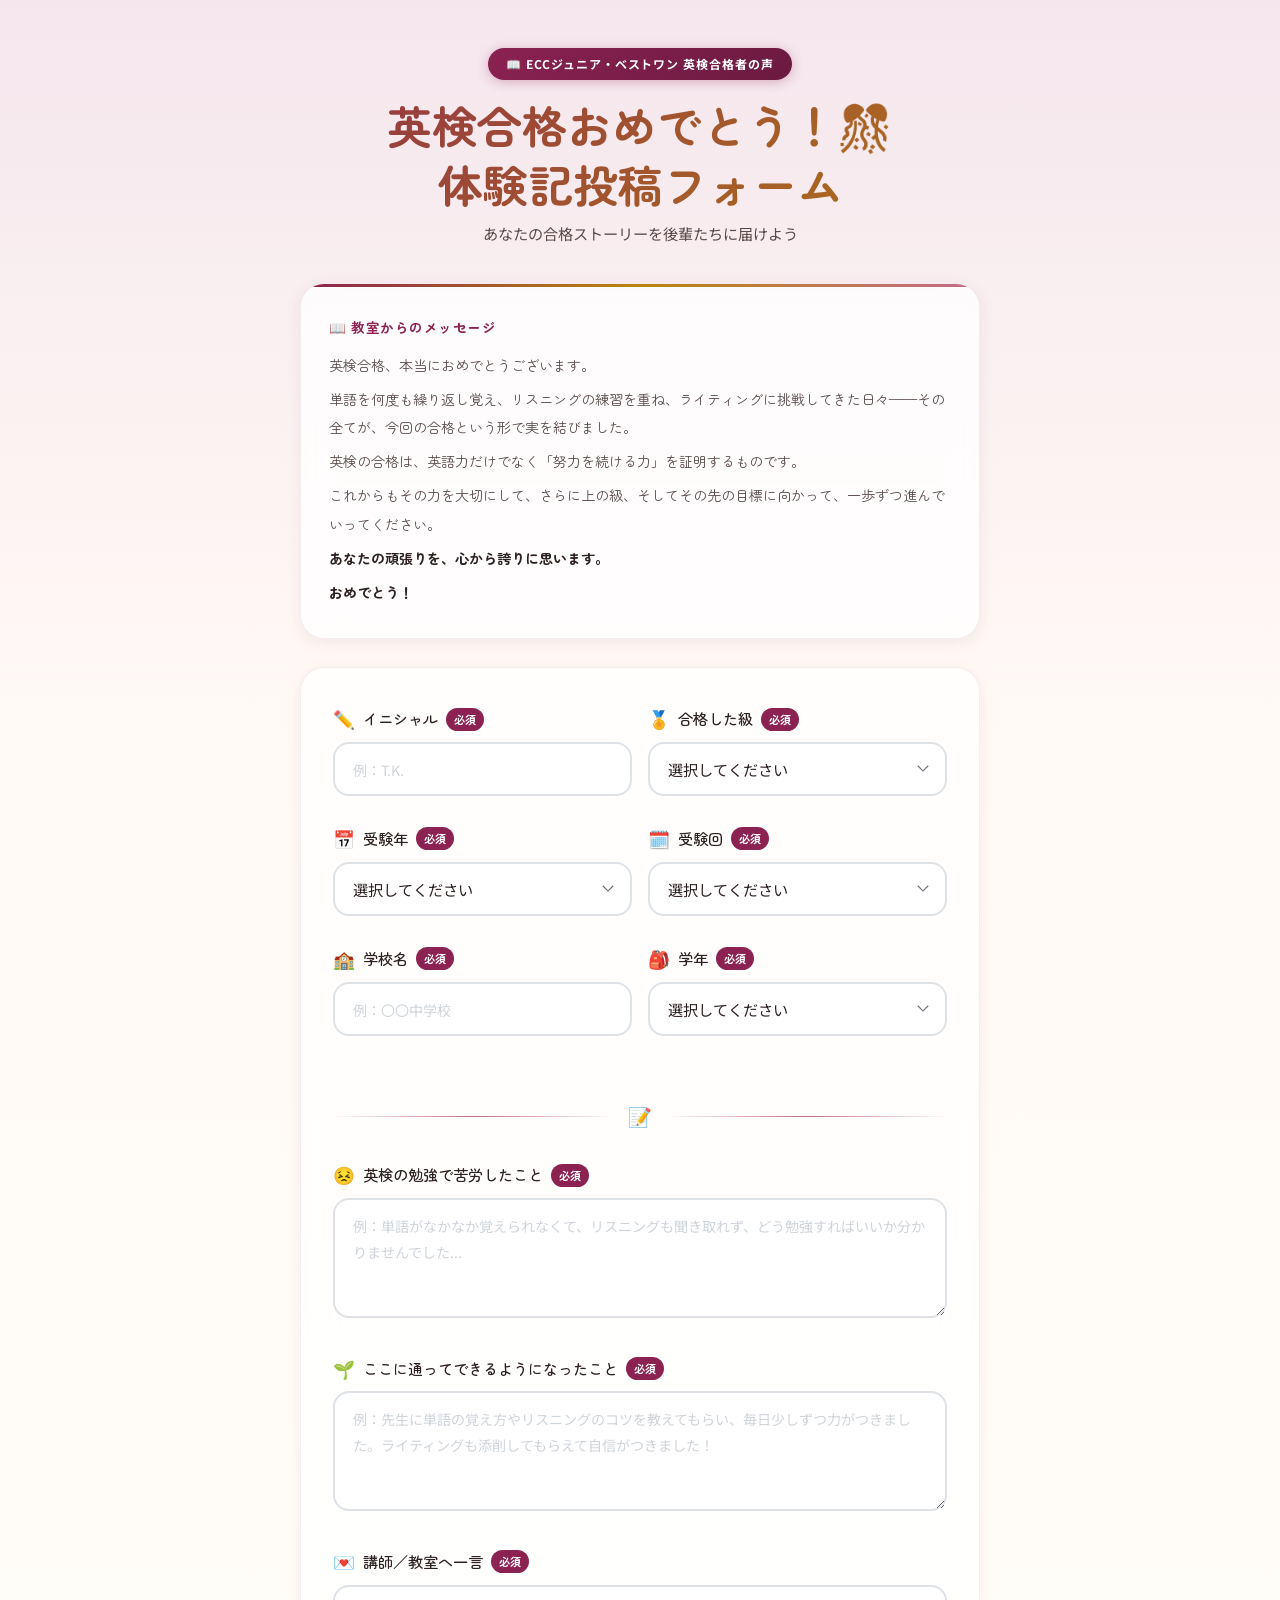
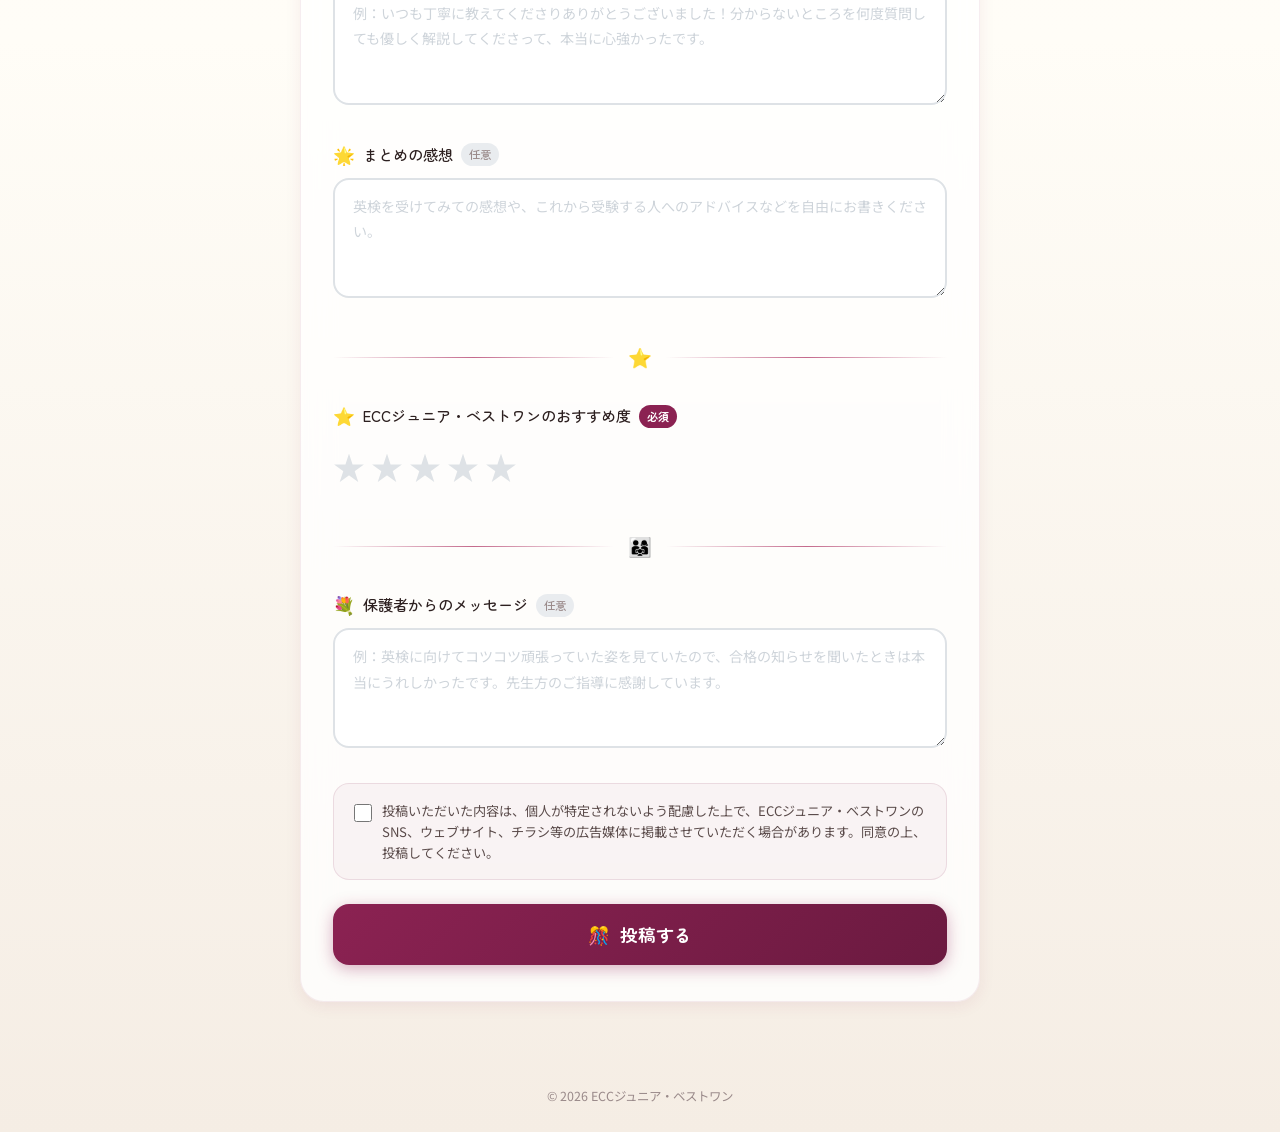
==== index.html @ 46fa019f "Add files via upload" ====
<!DOCTYPE html>
<html lang="ja">
<head>
  <meta charset="UTF-8">
  <meta name="viewport" content="width=device-width, initial-scale=1.0">
  <title>英検合格体験記を投稿する | ECCジュニア・ベストワン</title>
  <meta name="description" content="ECCジュニア・ベストワンの英検合格体験談を投稿して、後輩たちに勇気を届けよう！英検合格のストーリーをお待ちしています。">
  <link rel="stylesheet" href="style.css">
</head>
<body>

  <!-- パーティクルアニメーション -->
  <div class="sakura-container" id="sakuraContainer"></div>

  <!-- ヘッダー -->
  <header class="page-header fade-in">
    <div class="page-header__badge">📖 ECCジュニア・ベストワン 英検合格者の声</div>
    <h1 class="page-header__title">英検合格おめでとう！🎊<br>体験記投稿フォーム</h1>
    <p class="page-header__subtitle">あなたの合格ストーリーを後輩たちに届けよう</p>
  </header>

  <!-- メインフォーム -->
  <main class="main-container">

    <!-- 教室長からのメッセージ -->
    <section class="director-message glass-card fade-in">
      <div class="director-message__inner">
        <div class="director-message__content">
          <div class="director-message__label">📖 教室からのメッセージ</div>
          <div class="director-message__text">
            <p>英検合格、本当におめでとうございます。</p>
            <p>単語を何度も繰り返し覚え、リスニングの練習を重ね、ライティングに挑戦してきた日々——その全てが、今回の合格という形で実を結びました。</p>
            <p>英検の合格は、英語力だけでなく「努力を続ける力」を証明するものです。</p>
            <p>これからもその力を大切にして、さらに上の級、そしてその先の目標に向かって、一歩ずつ進んでいってください。</p>
            <p><strong>あなたの頑張りを、心から誇りに思います。</strong></p>
            <p><strong>おめでとう！</strong></p>
          </div>
        </div>
      </div>
    </section>

    <form id="storyForm" class="glass-card fade-in" novalidate>

      <!-- 基本情報 -->
      <div class="form-row">
        <div class="form-group">
          <label class="form-label" for="initials">
            <span class="form-label__icon">✏️</span>
            イニシャル
            <span class="form-label__required">必須</span>
          </label>
          <input type="text" class="form-input" id="initials" placeholder="例：T.K." maxlength="10" required>
        </div>
        <div class="form-group">
          <label class="form-label" for="grade">
            <span class="form-label__icon">🏅</span>
            合格した級
            <span class="form-label__required">必須</span>
          </label>
          <select class="form-select" id="grade" required>
            <option value="" disabled selected>選択してください</option>
            <option value="1級">1級</option>
            <option value="準1級">準1級</option>
            <option value="2級">2級</option>
            <option value="準2級">準2級</option>
            <option value="3級">3級</option>
            <option value="4級">4級</option>
            <option value="5級">5級</option>
          </select>
        </div>
      </div>

      <div class="form-row">
        <div class="form-group">
          <label class="form-label" for="year">
            <span class="form-label__icon">📅</span>
            受験年
            <span class="form-label__required">必須</span>
          </label>
          <select class="form-select" id="year" required>
            <option value="" disabled selected>選択してください</option>
            <option value="2026">2026年</option>
            <option value="2025">2025年</option>
            <option value="2024">2024年</option>
          </select>
        </div>
        <div class="form-group">
          <label class="form-label" for="session">
            <span class="form-label__icon">🗓️</span>
            受験回
            <span class="form-label__required">必須</span>
          </label>
          <select class="form-select" id="session" required>
            <option value="" disabled selected>選択してください</option>
            <option value="第1回">第1回</option>
            <option value="第2回">第2回</option>
            <option value="第3回">第3回</option>
          </select>
        </div>
      </div>

      <div class="form-row">
        <div class="form-group">
          <label class="form-label" for="school">
            <span class="form-label__icon">🏫</span>
            学校名
            <span class="form-label__required">必須</span>
          </label>
          <input type="text" class="form-input" id="school" placeholder="例：〇〇中学校" required>
        </div>
        <div class="form-group">
          <label class="form-label" for="schoolYear">
            <span class="form-label__icon">🎒</span>
            学年
            <span class="form-label__required">必須</span>
          </label>
          <select class="form-select" id="schoolYear" required>
            <option value="" disabled selected>選択してください</option>
            <option value="小1">小1</option>
            <option value="小2">小2</option>
            <option value="小3">小3</option>
            <option value="小4">小4</option>
            <option value="小5">小5</option>
            <option value="小6">小6</option>
            <option value="中1">中1</option>
            <option value="中2">中2</option>
            <option value="中3">中3</option>
            <option value="高1">高1</option>
            <option value="高2">高2</option>
            <option value="高3">高3</option>
          </select>
        </div>
      </div>

      <!-- 体験記セクション -->
      <div class="section-divider">
        <span class="section-divider__line"></span>
        <span class="section-divider__icon">📝</span>
        <span class="section-divider__line"></span>
      </div>

      <div class="form-group">
        <label class="form-label" for="struggle">
          <span class="form-label__icon">😣</span>
          英検の勉強で苦労したこと
          <span class="form-label__required">必須</span>
        </label>
        <textarea class="form-textarea" id="struggle" placeholder="例：単語がなかなか覚えられなくて、リスニングも聞き取れず、どう勉強すればいいか分かりませんでした..." required></textarea>
      </div>

      <div class="form-group">
        <label class="form-label" for="growth">
          <span class="form-label__icon">🌱</span>
          ここに通ってできるようになったこと
          <span class="form-label__required">必須</span>
        </label>
        <textarea class="form-textarea" id="growth" placeholder="例：先生に単語の覚え方やリスニングのコツを教えてもらい、毎日少しずつ力がつきました。ライティングも添削してもらえて自信がつきました！" required></textarea>
      </div>

      <div class="form-group">
        <label class="form-label" for="message">
          <span class="form-label__icon">💌</span>
          講師／教室へ一言
          <span class="form-label__required">必須</span>
        </label>
        <textarea class="form-textarea" id="message" placeholder="例：いつも丁寧に教えてくださりありがとうございました！分からないところを何度質問しても優しく解説してくださって、本当に心強かったです。" required></textarea>
      </div>

      <div class="form-group">
        <label class="form-label" for="summary">
          <span class="form-label__icon">🌟</span>
          まとめの感想
          <span class="form-label__optional">任意</span>
        </label>
        <textarea class="form-textarea" id="summary" placeholder="英検を受けてみての感想や、これから受験する人へのアドバイスなどを自由にお書きください。"></textarea>
      </div>

      <!-- おすすめ度 -->
      <div class="section-divider">
        <span class="section-divider__line"></span>
        <span class="section-divider__icon">⭐</span>
        <span class="section-divider__line"></span>
      </div>

      <div class="form-group">
        <label class="form-label">
          <span class="form-label__icon">⭐</span>
          ECCジュニア・ベストワンのおすすめ度
          <span class="form-label__required">必須</span>
        </label>
        <div class="star-rating" id="starRating">
          <input type="radio" name="rating" id="star5" value="5"><label for="star5" title="5 - 最高！"></label>
          <input type="radio" name="rating" id="star4" value="4"><label for="star4" title="4 - とても良い"></label>
          <input type="radio" name="rating" id="star3" value="3"><label for="star3" title="3 - 良い"></label>
          <input type="radio" name="rating" id="star2" value="2"><label for="star2" title="2 - まあまあ"></label>
          <input type="radio" name="rating" id="star1" value="1"><label for="star1" title="1 - 普通"></label>
        </div>
      </div>

      <!-- 保護者メッセージ -->
      <div class="section-divider">
        <span class="section-divider__line"></span>
        <span class="section-divider__icon">👨‍👩‍👧</span>
        <span class="section-divider__line"></span>
      </div>

      <div class="form-group">
        <label class="form-label" for="parentMessage">
          <span class="form-label__icon">💐</span>
          保護者からのメッセージ
          <span class="form-label__optional">任意</span>
        </label>
        <textarea class="form-textarea" id="parentMessage" placeholder="例：英検に向けてコツコツ頑張っていた姿を見ていたので、合格の知らせを聞いたときは本当にうれしかったです。先生方のご指導に感謝しています。"></textarea>
      </div>

      <!-- SNS利用同意 -->
      <div class="consent-notice">
        <label class="consent-label">
          <input type="checkbox" id="consentCheck" required>
          <span>投稿いただいた内容は、個人が特定されないよう配慮した上で、ECCジュニア・ベストワンのSNS、ウェブサイト、チラシ等の広告媒体に掲載させていただく場合があります。同意の上、投稿してください。</span>
        </label>
      </div>

      <!-- 送信ボタン -->
      <button type="submit" class="btn-submit" id="submitBtn">
        <span>🎊</span>
        <span>投稿する</span>
      </button>

    </form>
  </main>

  <!-- 投稿完了モーダル -->
  <div class="modal-overlay" id="successModal">
    <div class="modal-content">
      <div class="modal-content__emoji">🎉</div>
      <h2 class="modal-content__title">投稿ありがとうございます！</h2>
      <p class="modal-content__text">
        あなたの英検合格体験記が送信されました。<br>
        後輩たちの大きな励みになります！<br>
        改めて、合格おめでとうございます！🎊
      </p>
      <button class="btn-modal-close" id="modalCloseBtn">
        <span>✨</span>
        <span>閉じる</span>
      </button>
    </div>
  </div>

  <footer class="page-footer">
    <p>© 2026 ECCジュニア・ベストワン</p>
  </footer>

  <script src="submit.js"></script>
</body>
</html>
---- style.css ----
/* ============================================
   英検合格体験記 投稿掲示板 — 共通デザインシステム
   テーマ: えんじ色ベースの知的デザイン
   ============================================ */

@import url('https://fonts.googleapis.com/css2?family=Noto+Sans+JP:wght@300;400;500;700;900&family=Zen+Maru+Gothic:wght@400;500;700&display=swap');

/* --- CSS Variables --- */
:root {
  --enji: #8B2252;
  --enji-light: #A83268;
  --enji-pale: #F5E6ED;
  --enji-deep: #6B1A40;
  --enji-soft: #C46A8C;
  --cream: #FFF9F5;
  --ivory: #FFFDF7;
  --warm-beige: #F5EDE4;
  --gold: #B8860B;
  --gold-light: #D4A843;
  --gold-pale: #F5E6C8;
  --navy: #1B2A4A;
  --navy-light: #2C3E6B;
  --slate: #4A5568;
  --white: #FFFFFF;
  --gray-100: #F8F9FA;
  --gray-200: #E9ECEF;
  --gray-300: #DEE2E6;
  --gray-400: #CED4DA;
  --gray-500: #ADB5BD;
  --gray-600: #6C757D;
  --gray-700: #495057;
  --gray-800: #343A40;
  --text-primary: #2D2020;
  --text-secondary: #5A4A4A;
  --text-muted: #9A8A8A;

  --font-main: 'Noto Sans JP', sans-serif;
  --font-display: 'Zen Maru Gothic', sans-serif;

  --radius-sm: 8px;
  --radius-md: 16px;
  --radius-lg: 24px;
  --radius-xl: 32px;

  --shadow-sm: 0 2px 8px rgba(139, 34, 82, 0.06);
  --shadow-md: 0 4px 16px rgba(139, 34, 82, 0.08);
  --shadow-lg: 0 8px 32px rgba(139, 34, 82, 0.12);
  --shadow-glow: 0 0 20px rgba(139, 34, 82, 0.15);

  --transition-fast: 200ms ease;
  --transition-normal: 350ms ease;
  --transition-slow: 600ms ease;
}

/* --- Global Reset --- */
*, *::before, *::after {
  margin: 0;
  padding: 0;
  box-sizing: border-box;
}

html {
  scroll-behavior: smooth;
}

body {
  font-family: var(--font-main);
  color: var(--text-primary);
  line-height: 1.7;
  min-height: 100vh;
  overflow-x: hidden;
  background: linear-gradient(180deg, var(--enji-pale) 0%, var(--cream) 25%, var(--ivory) 60%, var(--warm-beige) 100%);
}

/* --- Floating Particles Animation (筆・インクモチーフ) --- */
.sakura-container {
  position: fixed;
  top: 0;
  left: 0;
  width: 100%;
  height: 100%;
  pointer-events: none;
  z-index: 0;
  overflow: hidden;
}

.petal {
  position: absolute;
  top: -40px;
  width: 6px;
  height: 6px;
  background: var(--enji-soft);
  border-radius: 50%;
  opacity: 0.4;
  animation: fall linear infinite;
  filter: blur(0.5px);
}

.petal:nth-child(odd) {
  background: var(--gold-light);
  width: 4px;
  height: 4px;
  opacity: 0.3;
}

.petal:nth-child(3n) {
  background: var(--enji);
  opacity: 0.2;
  width: 5px;
  height: 5px;
}

@keyframes fall {
  0% {
    transform: translateX(0) rotate(0deg) scale(1);
    opacity: 0.4;
  }
  25% {
    transform: translateX(20px) rotate(90deg) scale(0.9);
  }
  50% {
    transform: translateX(-15px) rotate(180deg) scale(1.1);
  }
  75% {
    transform: translateX(30px) rotate(270deg) scale(0.95);
  }
  100% {
    transform: translateX(10px) rotate(360deg) scale(1);
    opacity: 0;
    top: 105vh;
  }
}

/* --- Page Header --- */
.page-header {
  position: relative;
  text-align: center;
  padding: 48px 24px 36px;
  z-index: 1;
}

.page-header__badge {
  display: inline-flex;
  align-items: center;
  gap: 6px;
  background: linear-gradient(135deg, var(--enji), var(--enji-deep));
  color: var(--white);
  font-size: 0.75rem;
  font-weight: 700;
  padding: 6px 18px;
  border-radius: 100px;
  letter-spacing: 0.08em;
  margin-bottom: 16px;
  box-shadow: 0 2px 12px rgba(139, 34, 82, 0.3);
  text-transform: uppercase;
}

.page-header__title {
  font-family: var(--font-display);
  font-size: clamp(1.8rem, 5vw, 2.8rem);
  font-weight: 700;
  background: linear-gradient(135deg, var(--enji), var(--gold));
  -webkit-background-clip: text;
  -webkit-text-fill-color: transparent;
  background-clip: text;
  margin-bottom: 8px;
  line-height: 1.3;
}

.page-header__subtitle {
  font-size: 0.95rem;
  color: var(--text-secondary);
  font-weight: 400;
}

/* --- Main Container --- */
.main-container {
  position: relative;
  z-index: 1;
  max-width: 720px;
  margin: 0 auto;
  padding: 0 20px 60px;
}

.main-container--wide {
  max-width: 1100px;
}

/* --- Glass Card --- */
.glass-card {
  background: rgba(255, 255, 255, 0.78);
  backdrop-filter: blur(16px);
  -webkit-backdrop-filter: blur(16px);
  border: 1px solid rgba(139, 34, 82, 0.08);
  border-radius: var(--radius-lg);
  padding: 36px 32px;
  box-shadow: var(--shadow-md);
  transition: box-shadow var(--transition-normal);
}

.glass-card:hover {
  box-shadow: var(--shadow-lg);
}

/* --- Director Message --- */
.director-message {
  margin-bottom: 28px;
  padding: 32px 28px;
  position: relative;
  overflow: hidden;
}

.director-message::before {
  content: '';
  position: absolute;
  top: 0;
  left: 0;
  width: 100%;
  height: 3px;
  background: linear-gradient(90deg, var(--enji), var(--gold), var(--enji-soft));
}

.director-message__inner {
  display: flex;
  gap: 24px;
  align-items: flex-start;
}

.director-message__avatar {
  flex-shrink: 0;
  width: 100px;
  height: 100px;
  border-radius: var(--radius-md);
  overflow: hidden;
  box-shadow: var(--shadow-sm);
  border: 3px solid rgba(139, 34, 82, 0.15);
}

.director-message__avatar img {
  width: 100%;
  height: 100%;
  object-fit: cover;
}

.director-message__content {
  flex: 1;
  min-width: 0;
}

.director-message__label {
  font-family: var(--font-display);
  font-weight: 700;
  font-size: 0.85rem;
  color: var(--enji);
  margin-bottom: 12px;
  letter-spacing: 0.04em;
}

.director-message__text {
  font-family: var(--font-display);
  font-size: 0.88rem;
  color: var(--text-secondary);
  line-height: 2;
}

.director-message__text p {
  margin-bottom: 6px;
}

.director-message__text p:last-child {
  margin-bottom: 0;
}

.director-message__text strong {
  color: var(--text-primary);
  font-weight: 700;
}

@media (max-width: 520px) {
  .director-message__inner {
    flex-direction: column;
    align-items: center;
    text-align: center;
  }

  .director-message__avatar {
    width: 80px;
    height: 80px;
  }
}

/* --- Form Elements --- */
.form-group {
  margin-bottom: 28px;
}

.form-label {
  display: flex;
  align-items: center;
  gap: 8px;
  font-family: var(--font-display);
  font-weight: 500;
  font-size: 0.95rem;
  color: var(--text-primary);
  margin-bottom: 8px;
}

.form-label__icon {
  font-size: 1.1rem;
}

.form-label__required {
  font-size: 0.7rem;
  color: var(--white);
  background: var(--enji);
  padding: 2px 8px;
  border-radius: 100px;
  font-weight: 700;
}

.form-label__optional {
  font-size: 0.7rem;
  color: var(--text-muted);
  background: var(--gray-200);
  padding: 2px 8px;
  border-radius: 100px;
  font-weight: 500;
}

.form-input,
.form-select,
.form-textarea {
  width: 100%;
  font-family: var(--font-main);
  font-size: 0.95rem;
  color: var(--text-primary);
  background: rgba(255, 255, 255, 0.85);
  border: 2px solid var(--gray-300);
  border-radius: var(--radius-md);
  padding: 14px 18px;
  transition: all var(--transition-fast);
  outline: none;
}

.form-input:focus,
.form-select:focus,
.form-textarea:focus {
  border-color: var(--enji-soft);
  background: var(--white);
  box-shadow: 0 0 0 4px rgba(139, 34, 82, 0.1);
}

.form-input::placeholder,
.form-textarea::placeholder {
  color: var(--gray-400);
  font-size: 0.88rem;
}

.form-textarea {
  resize: vertical;
  min-height: 120px;
  line-height: 1.8;
}

.form-select {
  appearance: none;
  background-image: url("data:image/svg+xml,%3Csvg xmlns='http://www.w3.org/2000/svg' width='12' height='12' viewBox='0 0 12 12'%3E%3Cpath fill='%236C757D' d='M6 8.825L0.375 3.2l.85-.85L6 7.125l4.775-4.775.85.85z'/%3E%3C/svg%3E");
  background-repeat: no-repeat;
  background-position: right 16px center;
  padding-right: 40px;
  cursor: pointer;
}

/* --- Inline Group (2 cols) --- */
.form-row {
  display: grid;
  grid-template-columns: 1fr 1fr;
  gap: 16px;
}

@media (max-width: 520px) {
  .form-row {
    grid-template-columns: 1fr;
  }
}

/* --- Star Rating --- */
.star-rating {
  display: flex;
  gap: 6px;
  flex-direction: row-reverse;
  justify-content: flex-end;
}

.star-rating input {
  display: none;
}

.star-rating label {
  font-size: 2rem;
  color: var(--gray-300);
  cursor: pointer;
  transition: all var(--transition-fast);
  user-select: none;
}

.star-rating label::before {
  content: '★';
}

.star-rating input:checked ~ label,
.star-rating label:hover,
.star-rating label:hover ~ label {
  color: var(--gold);
  text-shadow: 0 0 8px rgba(184, 134, 11, 0.4);
  transform: scale(1.15);
}

/* --- Section Divider --- */
.section-divider {
  display: flex;
  align-items: center;
  gap: 14px;
  margin: 36px 0 28px;
}

.section-divider__line {
  flex: 1;
  height: 1px;
  background: linear-gradient(90deg, transparent, var(--enji-soft), transparent);
}

.section-divider__icon {
  font-size: 1.2rem;
}

/* --- Submit Button --- */
.btn-submit {
  display: flex;
  align-items: center;
  justify-content: center;
  gap: 10px;
  width: 100%;
  padding: 18px 32px;
  font-family: var(--font-display);
  font-size: 1.1rem;
  font-weight: 700;
  color: var(--white);
  background: linear-gradient(135deg, var(--enji), var(--enji-deep));
  border: none;
  border-radius: var(--radius-md);
  cursor: pointer;
  transition: all var(--transition-normal);
  box-shadow: 0 4px 16px rgba(139, 34, 82, 0.35);
  position: relative;
  overflow: hidden;
}

.btn-submit::before {
  content: '';
  position: absolute;
  top: 0;
  left: -100%;
  width: 100%;
  height: 100%;
  background: linear-gradient(90deg, transparent, rgba(255,255,255,0.2), transparent);
  transition: left 0.5s;
}

.btn-submit:hover {
  transform: translateY(-2px);
  box-shadow: 0 6px 24px rgba(139, 34, 82, 0.45);
}

.btn-submit:hover::before {
  left: 100%;
}

.btn-submit:active {
  transform: translateY(0);
}

/* --- Modal Overlay --- */
.modal-overlay {
  position: fixed;
  top: 0;
  left: 0;
  width: 100%;
  height: 100%;
  background: rgba(0, 0, 0, 0.4);
  backdrop-filter: blur(6px);
  display: flex;
  align-items: center;
  justify-content: center;
  z-index: 1000;
  opacity: 0;
  pointer-events: none;
  transition: opacity var(--transition-normal);
}

.modal-overlay.active {
  opacity: 1;
  pointer-events: all;
}

.modal-content {
  background: var(--white);
  border-radius: var(--radius-xl);
  padding: 48px 40px;
  text-align: center;
  max-width: 420px;
  width: 90%;
  transform: scale(0.85) translateY(20px);
  transition: transform var(--transition-normal);
  box-shadow: var(--shadow-lg);
}

.modal-overlay.active .modal-content {
  transform: scale(1) translateY(0);
}

.modal-content__emoji {
  font-size: 4rem;
  margin-bottom: 16px;
  animation: bounce 0.6s ease infinite alternate;
}

@keyframes bounce {
  from { transform: translateY(0); }
  to { transform: translateY(-8px); }
}

.modal-content__title {
  font-family: var(--font-display);
  font-size: 1.5rem;
  font-weight: 700;
  color: var(--text-primary);
  margin-bottom: 8px;
}

.modal-content__text {
  font-size: 0.9rem;
  color: var(--text-secondary);
  margin-bottom: 28px;
  line-height: 1.7;
}

.btn-modal-close {
  display: inline-flex;
  align-items: center;
  gap: 6px;
  padding: 12px 36px;
  background: linear-gradient(135deg, var(--enji-soft), var(--gold-light));
  color: var(--white);
  font-family: var(--font-display);
  font-weight: 700;
  font-size: 0.95rem;
  border: none;
  border-radius: var(--radius-md);
  cursor: pointer;
  transition: all var(--transition-fast);
}

.btn-modal-close:hover {
  transform: translateY(-1px);
  box-shadow: var(--shadow-md);
}

/* --- Admin: Story Card --- */
.stories-grid {
  display: grid;
  grid-template-columns: repeat(auto-fill, minmax(340px, 1fr));
  gap: 24px;
  margin-top: 24px;
}

@media (max-width: 520px) {
  .stories-grid {
    grid-template-columns: 1fr;
  }
}

.story-card {
  background: rgba(255, 255, 255, 0.82);
  backdrop-filter: blur(12px);
  border: 1px solid rgba(139, 34, 82, 0.08);
  border-radius: var(--radius-lg);
  padding: 28px 24px;
  box-shadow: var(--shadow-sm);
  transition: all var(--transition-normal);
  position: relative;
  overflow: hidden;
}

.story-card::before {
  content: '';
  position: absolute;
  top: 0;
  left: 0;
  width: 100%;
  height: 4px;
  background: linear-gradient(90deg, var(--enji), var(--gold), var(--enji-soft));
}

.story-card:hover {
  transform: translateY(-4px);
  box-shadow: var(--shadow-lg);
}

.story-card__header {
  display: flex;
  align-items: center;
  gap: 14px;
  margin-bottom: 20px;
}

.story-card__avatar {
  width: 52px;
  height: 52px;
  border-radius: 50%;
  background: linear-gradient(135deg, var(--enji), var(--enji-light));
  display: flex;
  align-items: center;
  justify-content: center;
  font-family: var(--font-display);
  font-weight: 700;
  font-size: 1.1rem;
  color: var(--white);
  flex-shrink: 0;
}

.story-card__avatar img {
  width: 100%;
  height: 100%;
  border-radius: 50%;
  object-fit: cover;
}

.story-card__meta {
  flex: 1;
}

.story-card__school {
  font-family: var(--font-display);
  font-weight: 700;
  font-size: 1.05rem;
  color: var(--text-primary);
}

.story-card__tags {
  display: flex;
  gap: 6px;
  margin-top: 4px;
  flex-wrap: wrap;
}

.story-card__tag {
  font-size: 0.7rem;
  padding: 3px 10px;
  border-radius: 100px;
  font-weight: 500;
}

.story-card__tag--grade {
  background: rgba(139, 34, 82, 0.1);
  color: var(--enji);
  font-weight: 700;
}

.story-card__tag--year {
  background: rgba(184, 134, 11, 0.12);
  color: var(--gold);
}

.story-card__tag--session {
  background: rgba(27, 42, 74, 0.08);
  color: var(--navy);
}

.story-card__tag--school-info {
  background: rgba(74, 85, 104, 0.08);
  color: var(--slate);
}

.story-card__stars {
  color: var(--gold);
  font-size: 0.85rem;
  letter-spacing: 2px;
}

.story-card__section {
  margin-bottom: 16px;
}

.story-card__section-title {
  font-size: 0.75rem;
  font-weight: 700;
  color: var(--enji);
  text-transform: uppercase;
  letter-spacing: 0.06em;
  margin-bottom: 4px;
  display: flex;
  align-items: center;
  gap: 6px;
}

.story-card__section-text {
  font-size: 0.88rem;
  color: var(--text-secondary);
  line-height: 1.7;
}

.story-card__parent {
  background: rgba(139, 34, 82, 0.04);
  border-left: 3px solid var(--enji-soft);
  padding: 12px 16px;
  border-radius: 0 var(--radius-sm) var(--radius-sm) 0;
  margin-top: 12px;
}

.story-card__parent-label {
  font-size: 0.7rem;
  font-weight: 700;
  color: var(--enji);
  margin-bottom: 4px;
}

.story-card__parent-text {
  font-size: 0.85rem;
  color: var(--text-secondary);
  line-height: 1.6;
}

.story-card__delete {
  position: absolute;
  top: 16px;
  right: 16px;
  width: 32px;
  height: 32px;
  border-radius: 50%;
  border: none;
  background: rgba(220, 53, 69, 0.08);
  color: #dc3545;
  cursor: pointer;
  font-size: 0.85rem;
  display: flex;
  align-items: center;
  justify-content: center;
  transition: all var(--transition-fast);
  opacity: 0;
}

.story-card:hover .story-card__delete {
  opacity: 1;
}

.story-card__delete:hover {
  background: rgba(220, 53, 69, 0.15);
  transform: scale(1.1);
}

/* --- Admin Filters --- */
.admin-toolbar {
  display: flex;
  align-items: center;
  gap: 12px;
  flex-wrap: wrap;
  margin-bottom: 12px;
}

.filter-btn {
  padding: 8px 20px;
  font-family: var(--font-main);
  font-size: 0.85rem;
  font-weight: 500;
  border: 2px solid var(--gray-300);
  border-radius: 100px;
  background: var(--white);
  color: var(--text-secondary);
  cursor: pointer;
  transition: all var(--transition-fast);
}

.filter-btn:hover {
  border-color: var(--enji-soft);
  color: var(--enji);
}

.filter-btn.active {
  background: linear-gradient(135deg, var(--enji), var(--enji-deep));
  border-color: transparent;
  color: var(--white);
  font-weight: 700;
}

.admin-stats {
  display: grid;
  grid-template-columns: repeat(auto-fit, minmax(160px, 1fr));
  gap: 16px;
  margin-bottom: 28px;
}

.stat-card {
  background: rgba(255, 255, 255, 0.7);
  backdrop-filter: blur(12px);
  border-radius: var(--radius-md);
  padding: 20px;
  text-align: center;
  border: 1px solid rgba(139, 34, 82, 0.06);
}

.stat-card__value {
  font-family: var(--font-display);
  font-size: 2rem;
  font-weight: 900;
  background: linear-gradient(135deg, var(--enji), var(--gold));
  -webkit-background-clip: text;
  -webkit-text-fill-color: transparent;
  background-clip: text;
}

.stat-card__label {
  font-size: 0.8rem;
  color: var(--text-muted);
  margin-top: 4px;
}

/* --- Empty State --- */
.empty-state {
  text-align: center;
  padding: 60px 20px;
  color: var(--text-muted);
}

.empty-state__icon {
  font-size: 3.5rem;
  margin-bottom: 16px;
}

.empty-state__text {
  font-size: 1rem;
  line-height: 1.7;
}

/* --- Consent Notice --- */
.consent-notice {
  margin-bottom: 24px;
  padding: 16px 20px;
  background: rgba(139, 34, 82, 0.04);
  border: 1px solid rgba(139, 34, 82, 0.12);
  border-radius: var(--radius-md);
}

.consent-label {
  display: flex;
  align-items: flex-start;
  gap: 10px;
  cursor: pointer;
  font-size: 0.82rem;
  color: var(--text-secondary);
  line-height: 1.6;
}

.consent-label input[type="checkbox"] {
  margin-top: 4px;
  flex-shrink: 0;
  width: 18px;
  height: 18px;
  accent-color: var(--enji);
  cursor: pointer;
}

/* --- Footer --- */
.page-footer {
  text-align: center;
  padding: 24px;
  font-size: 0.78rem;
  color: var(--text-muted);
  position: relative;
  z-index: 1;
}

/* --- Confirm Dialog --- */
.confirm-overlay {
  position: fixed;
  top: 0;
  left: 0;
  width: 100%;
  height: 100%;
  background: rgba(0, 0, 0, 0.35);
  backdrop-filter: blur(4px);
  display: flex;
  align-items: center;
  justify-content: center;
  z-index: 2000;
  opacity: 0;
  pointer-events: none;
  transition: opacity var(--transition-fast);
}

.confirm-overlay.active {
  opacity: 1;
  pointer-events: all;
}

.confirm-box {
  background: var(--white);
  border-radius: var(--radius-lg);
  padding: 32px;
  max-width: 360px;
  width: 85%;
  text-align: center;
  box-shadow: var(--shadow-lg);
}

.confirm-box__text {
  font-size: 0.95rem;
  color: var(--text-primary);
  margin-bottom: 24px;
  line-height: 1.6;
}

.confirm-box__actions {
  display: flex;
  gap: 12px;
  justify-content: center;
}

.btn-confirm-cancel,
.btn-confirm-ok {
  padding: 10px 28px;
  font-family: var(--font-main);
  font-size: 0.9rem;
  font-weight: 600;
  border: none;
  border-radius: var(--radius-sm);
  cursor: pointer;
  transition: all var(--transition-fast);
}

.btn-confirm-cancel {
  background: var(--gray-200);
  color: var(--text-secondary);
}

.btn-confirm-cancel:hover {
  background: var(--gray-300);
}

.btn-confirm-ok {
  background: #dc3545;
  color: var(--white);
}

.btn-confirm-ok:hover {
  background: #c82333;
}

/* --- Utility --- */
.fade-in {
  animation: fadeInUp 0.6s ease both;
}

@keyframes fadeInUp {
  from {
    opacity: 0;
    transform: translateY(20px);
  }
  to {
    opacity: 1;
    transform: translateY(0);
  }
}

/* --- Responsive --- */
@media (max-width: 600px) {
  .glass-card {
    padding: 24px 18px;
    border-radius: var(--radius-md);
  }

  .page-header {
    padding: 32px 16px 24px;
  }

  .main-container {
    padding: 0 12px 40px;
  }

  .story-card {
    padding: 20px 16px;
  }
}
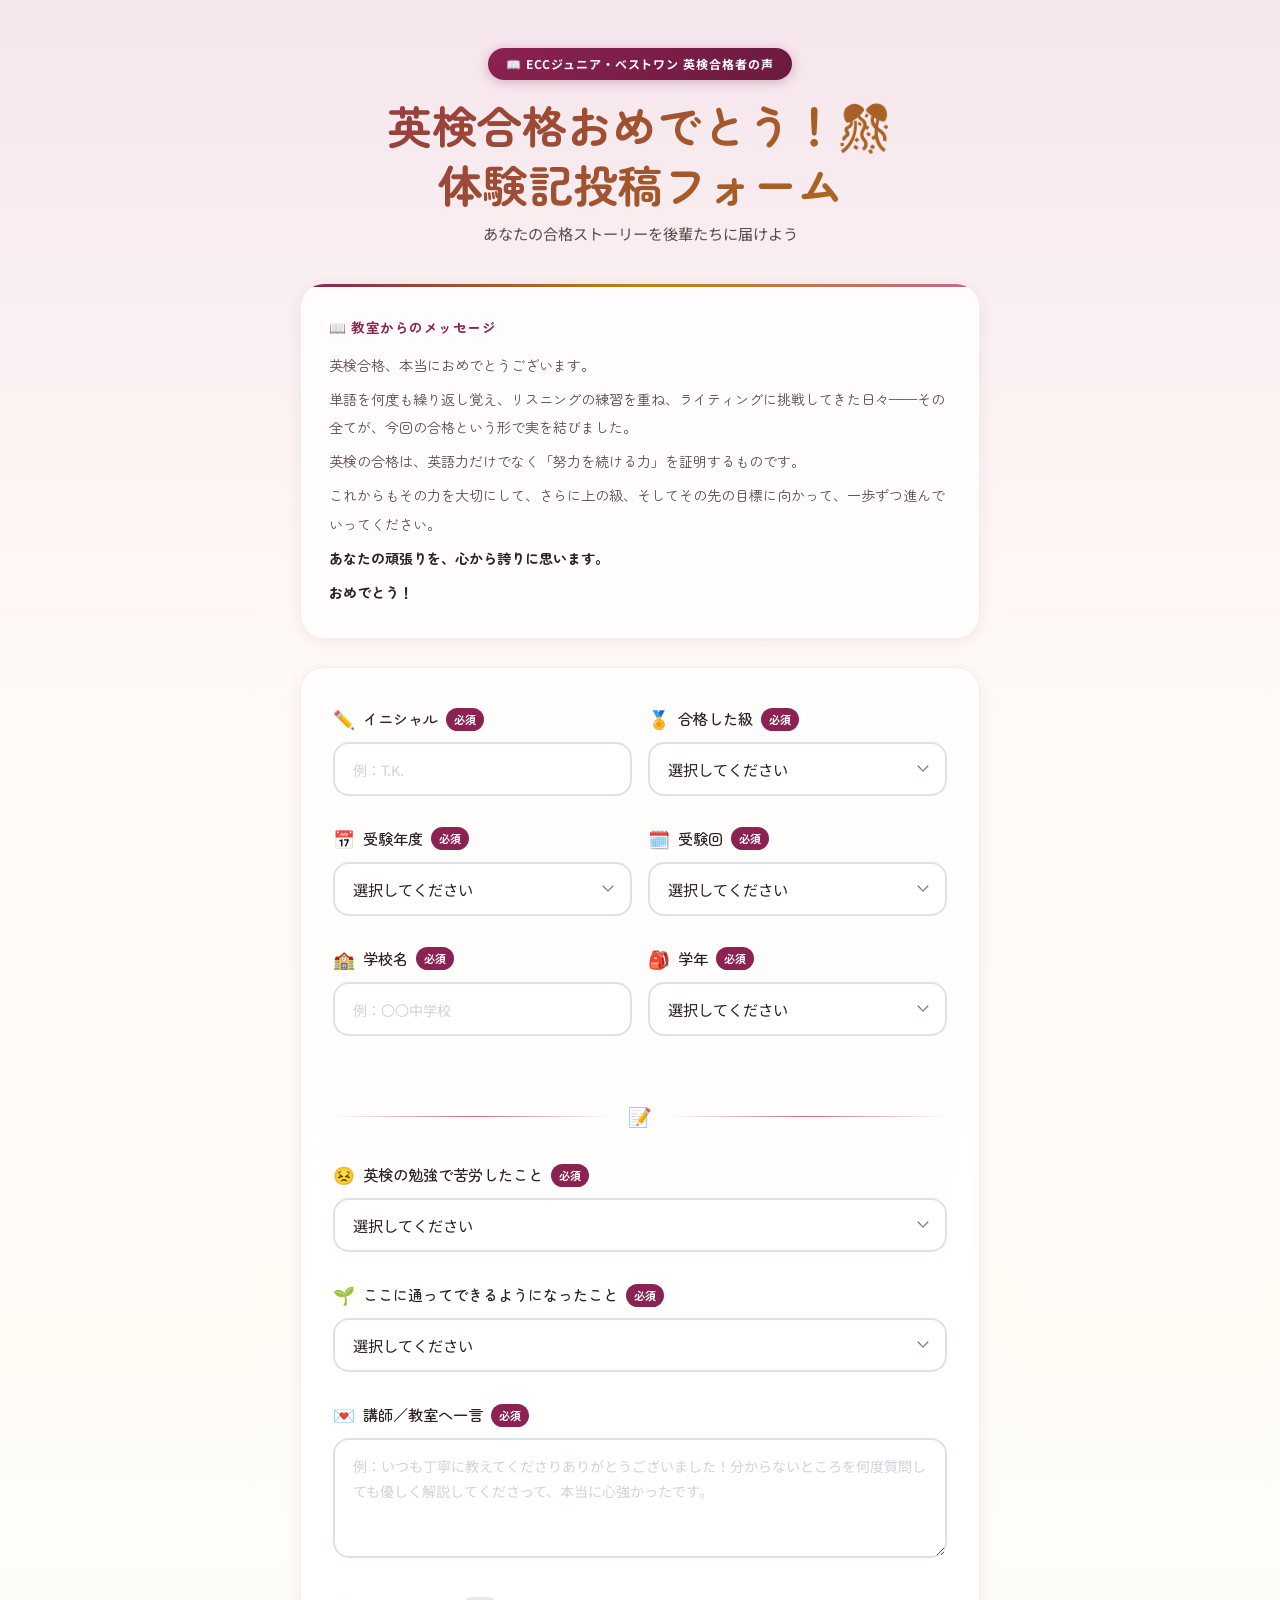
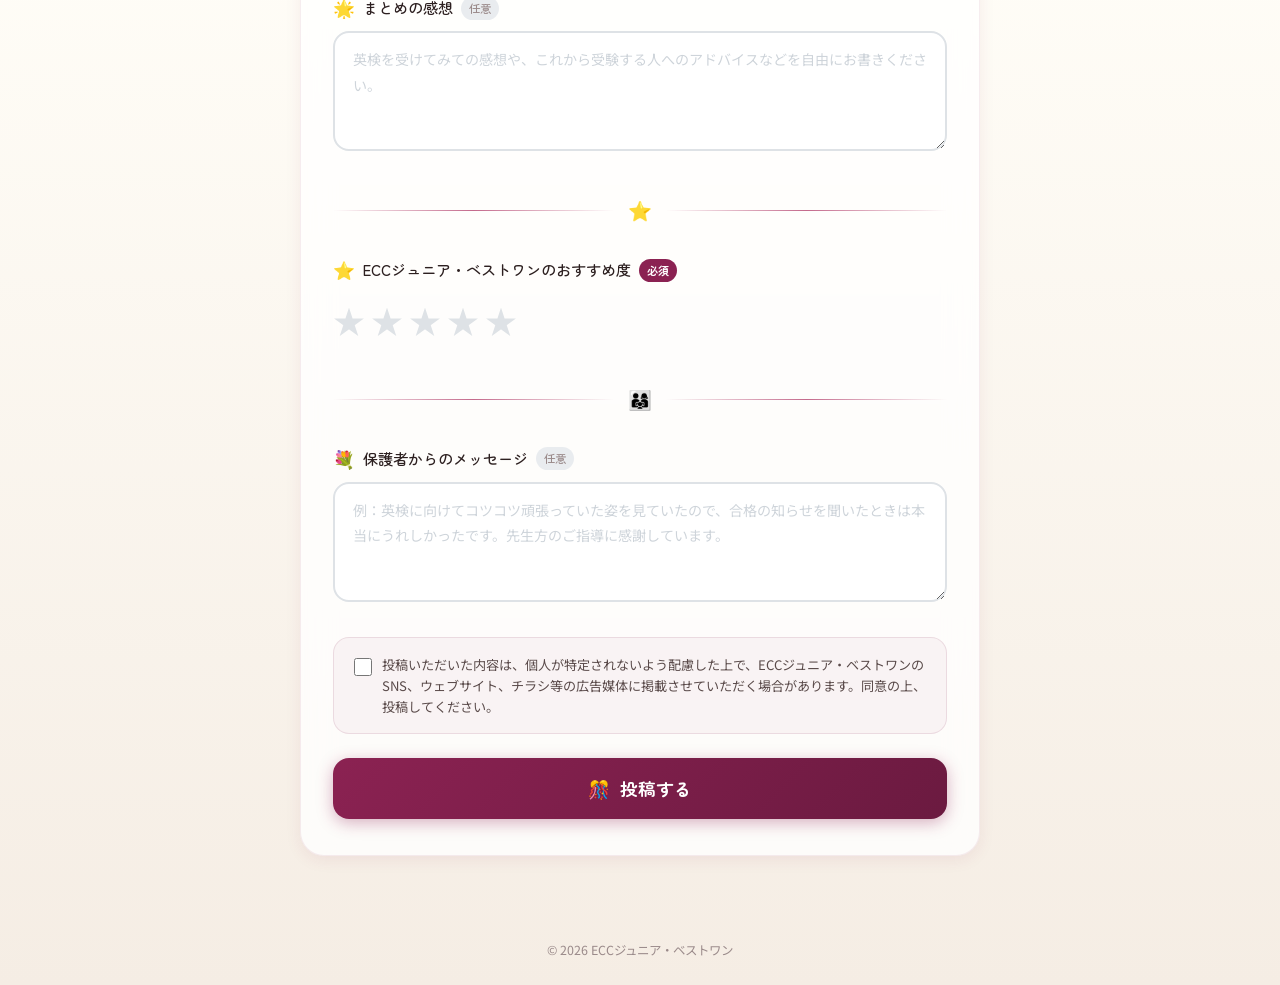
==== commit c7ab66c0: "up7" ====
--- a/index.html
+++ b/index.html
@@ -74,14 +74,15 @@
         <div class="form-group">
           <label class="form-label" for="year">
             <span class="form-label__icon">📅</span>
-            受験年
+            受験年度
             <span class="form-label__required">必須</span>
           </label>
           <select class="form-select" id="year" required>
             <option value="" disabled selected>選択してください</option>
-            <option value="2026">2026年</option>
-            <option value="2025">2025年</option>
-            <option value="2024">2024年</option>
+            <option value="2028">2028年度</option>
+            <option value="2027">2027年度</option>
+            <option value="2026">2026年度</option>
+            <option value="2025">2025年度</option>
           </select>
         </div>
         <div class="form-group">
@@ -145,7 +146,16 @@
           英検の勉強で苦労したこと
           <span class="form-label__required">必須</span>
         </label>
-        <textarea class="form-textarea" id="struggle" placeholder="例：単語がなかなか覚えられなくて、リスニングも聞き取れず、どう勉強すればいいか分かりませんでした..." required></textarea>
+        <select class="form-select" id="struggle" required>
+          <option value="" disabled selected>選択してください</option>
+          <option value="単語がなかなか覚えられなかった">単語がなかなか覚えられなかった</option>
+          <option value="リスニングが早くて聞き取れなかった">リスニングが早くて聞き取れなかった</option>
+          <option value="長文読解に苦手意識があった">長文読解に苦手意識があった</option>
+          <option value="面接(スピーキング)で何を話せばいいかわからなかった">面接(スピーキング)で何を話せばいいかわからなかった</option>
+          <option value="勉強の仕方がわからなかった">勉強の仕方がわからなかった</option>
+          <option value="other">その他（自由記述）</option>
+        </select>
+        <textarea class="form-textarea form-textarea--conditional" id="struggleOther" placeholder="具体的な内容をお書きください" style="display:none;"></textarea>
       </div>
 
       <div class="form-group">
@@ -154,7 +164,16 @@
           ここに通ってできるようになったこと
           <span class="form-label__required">必須</span>
         </label>
-        <textarea class="form-textarea" id="growth" placeholder="例：先生に単語の覚え方やリスニングのコツを教えてもらい、毎日少しずつ力がつきました。ライティングも添削してもらえて自信がつきました！" required></textarea>
+        <select class="form-select" id="growth" required>
+          <option value="" disabled selected>選択してください</option>
+          <option value="単語や熟語を覚えるコツが身につき、定着率がアップした">単語や熟語を覚えるコツが身につき、定着率がアップした</option>
+          <option value="リスニングの音がクリアに聞き取れるようになった">リスニングの音がクリアに聞き取れるようになった</option>
+          <option value="英文を素早く正確に読み取れるようになった">英文を素早く正確に読み取れるようになった</option>
+          <option value="英語で自分の考えを話せるようになった">英語で自分の考えを話せるようになった</option>
+          <option value="「合格までの道すじ」を明確にして学習できるようになった">「合格までの道すじ」を明確にして学習できるようになった</option>
+          <option value="other">その他（自由記述）</option>
+        </select>
+        <textarea class="form-textarea form-textarea--conditional" id="growthOther" placeholder="具体的な内容をお書きください" style="display:none;"></textarea>
       </div>
 
       <div class="form-group">
--- a/style.css
+++ b/style.css
@@ -362,6 +362,23 @@
   line-height: 1.8;
 }
 
+.form-textarea--conditional {
+  margin-top: 10px;
+  min-height: 90px;
+  animation: slideDown 0.3s ease;
+}
+
+@keyframes slideDown {
+  from {
+    opacity: 0;
+    transform: translateY(-8px);
+  }
+  to {
+    opacity: 1;
+    transform: translateY(0);
+  }
+}
+
 .form-select {
   appearance: none;
   background-image: url("data:image/svg+xml,%3Csvg xmlns='http://www.w3.org/2000/svg' width='12' height='12' viewBox='0 0 12 12'%3E%3Cpath fill='%236C757D' d='M6 8.825L0.375 3.2l.85-.85L6 7.125l4.775-4.775.85.85z'/%3E%3C/svg%3E");
